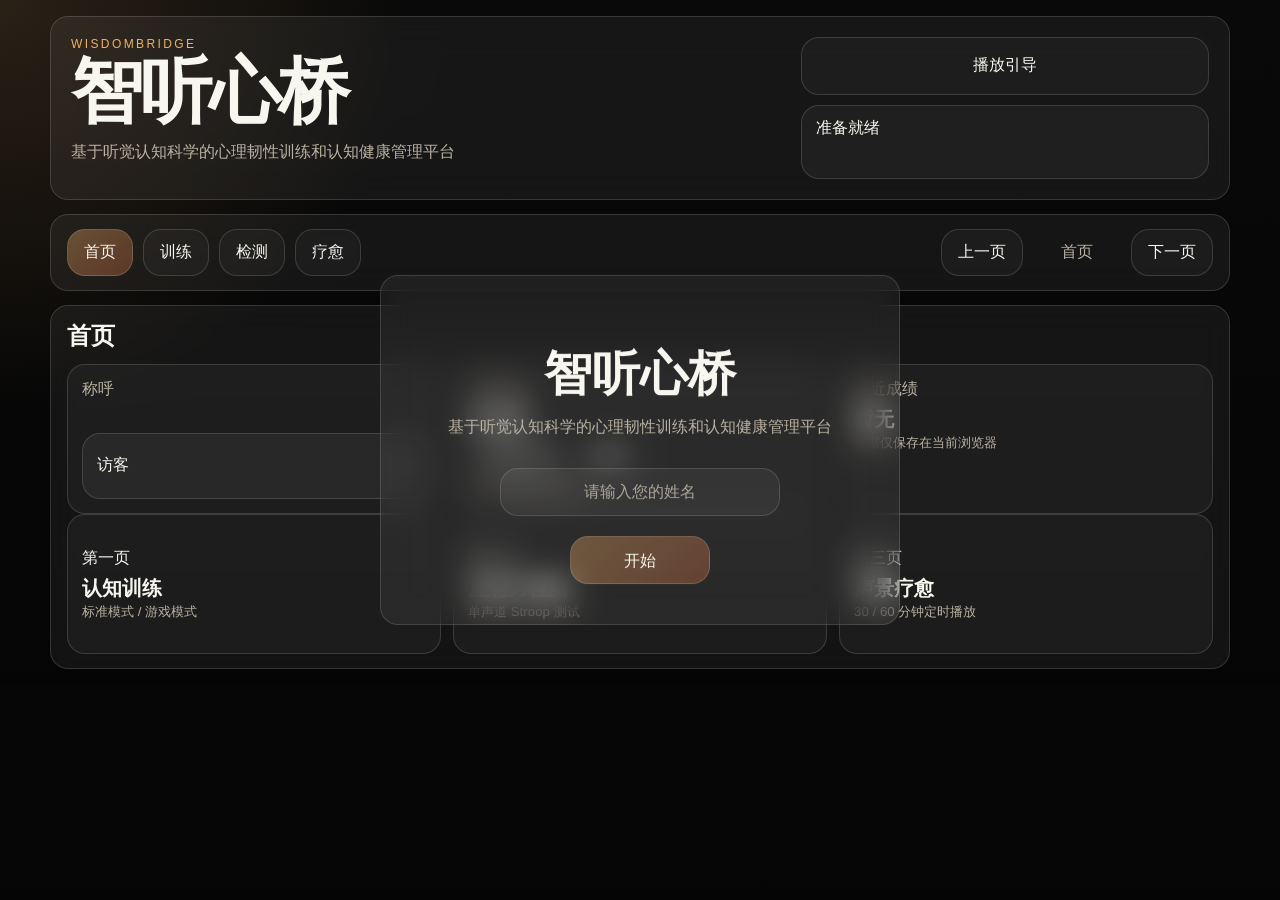
==== index.html @ 491ec231 "Add files via upload" ====
<!doctype html>
<html lang="zh-CN">
<head>
    <meta charset="UTF-8" />
    <meta name="viewport" content="width=device-width, initial-scale=1.0" />
    <title>智听心桥</title>
    <link rel="stylesheet" href="./style.css" />
</head>
<body>
    
    <div class="name-modal" id="nameModal">
        <h1>智听心桥</h1>
        <p class="subtle">基于听觉认知科学的心理韧性训练和认知健康管理平台</p>
        <input type="text" id="nameInput" placeholder="请输入您的姓名">
        <br>
        <button id="startBtn">开始</button>
    </div>

    <div class="app">
        <header class="hero">
            <div>
                <p class="eyebrow">wisdombridge</p>
                <h1>智听心桥</h1>
                <p class="subtle">基于听觉认知科学的心理韧性训练和认知健康管理平台</p>
            </div>
            <div class="hero-actions">
                <button id="playIntro" class="ghost">播放引导</button>
                <div id="notice" class="notice" aria-live="polite">准备就绪</div>
            </div>
        </header>

        <div class="page-bar">
            <nav class="nav" aria-label="页面导航">
                <button data-screen="home" class="nav-btn">首页</button>
                <button data-screen="training" class="nav-btn">训练</button>
                <button data-screen="assessment" class="nav-btn">检测</button>
                <button data-screen="healing" class="nav-btn">疗愈</button>
            </nav>
            <div class="page-actions">
                <button id="prevScreen" class="ghost">上一页</button>
                <span id="screenTitle" class="screen-title">首页</span>
                <button id="nextScreen" class="ghost">下一页</button>
            </div>
        </div>

        <main class="screen-stack">
            <section id="screen-home" class="screen active">
                <div class="panel">
                    <div class="panel-title">
                        <h2>首页</h2>
                    </div>
                    <div class="grid three">
                        <label class="card field">
                            <span>称呼</span>
                            <input id="nicknameInput" type="text" maxlength="20" />
                        </label>
                        <div class="card">
                            <span>节奏签名</span>
                            <strong id="tapSignatureLabel">未记录</strong>
                            <div class="row">
                                <button id="storeTap">记录三击</button>
                                <button id="verifyTap" class="ghost">校验</button>
                            </div>
                            <small id="tapNotice">可作为匿名识别方式</small>
                        </div>
                        <div class="card">
                            <span>最近成绩</span>
                            <strong id="latestGrade">暂无</strong>
                            <small>数据仅保存在当前浏览器</small>
                        </div>
                    </div>
                    <div class="grid three">
                        <button class="entry-card" data-screen="training">
                            <span>第一页</span>
                            <strong>认知训练</strong>
                            <small>标准模式 / 游戏模式</small>
                        </button>
                        <button class="entry-card" data-screen="assessment">
                            <span>第二页</span>
                            <strong>注意力检测</strong>
                            <small>单声道 Stroop 测试</small>
                        </button>
                        <button class="entry-card" data-screen="healing">
                            <span>第三页</span>
                            <strong>声景疗愈</strong>
                            <small>30 / 60 分钟定时播放</small>
                        </button>
                    </div>
                </div>
            </section>

            <section id="screen-training" class="screen">
                <div class="panel">
                    <div class="panel-title">
                        <h2>认知训练</h2>
                        <div class="row">
                            <button id="startTrainingStandard">标准训练</button>
                            <button id="startTrainingGame" class="accent">游戏训练</button>
                        </div>
                    </div>
                    <div class="grid two">
                        <div class="card">
                            <span>文字引导</span>
                            <p id="trainingGuideText">听到“滴”声后作答。只判断粗声或细声。</p>
                            <small>键盘：↑ 粗声，↓ 细声；触摸：点击下方两个大按钮</small>
                        </div>
                        <div class="card">
                            <span>状态</span>
                            <strong id="trainingStatus">待开始</strong>
                            <small id="trainingProgress">0 / 8</small>
                        </div>
                    </div>
                    <div class="answer-pad">
                        <button id="answerThickTraining" class="answer" aria-label="选项一">
                            <span id="trainingAnswerALabel">粗声</span>
                            <small>键盘 ↑ / 触摸左键</small>
                        </button>
                        <button id="answerThinTraining" class="answer" aria-label="选项二">
                            <span id="trainingAnswerBLabel">细声</span>
                            <small>键盘 ↓ / 触摸右键</small>
                        </button>
                    </div>
                    <div id="trainingMetrics" class="grid four"></div>
                </div>
            </section>

            <section id="screen-assessment" class="screen">
                <div class="panel">
                    <div class="panel-title">
                        <h2>注意力检测</h2>
                        <div class="row">
                            <button id="startAssessmentStandard">正式测评</button>
                            <button id="startAssessmentGame" class="ghost">游戏化测评</button>
                        </div>
                    </div>
                    <div class="grid four">
                        <label class="card field">
                            <span>焦虑</span>
                            <input id="anxietyRange" type="range" min="1" max="5" />
                            <strong id="anxietyValue"></strong>
                        </label>
                        <label class="card field">
                            <span>睡眠</span>
                            <input id="sleepRange" type="range" min="1" max="5" />
                            <strong id="sleepValue"></strong>
                        </label>
                        <label class="card field">
                            <span>切换</span>
                            <input id="attentionRange" type="range" min="1" max="5" />
                            <strong id="attentionValue"></strong>
                        </label>
                        <label class="card field">
                            <span>偏好</span>
                            <select id="colorPreference"></select>
                            <strong id="colorValue"></strong>
                        </label>
                    </div>
                    <div class="grid two">
                        <div class="card">
                            <span>文字引导</span>
                            <p id="assessmentGuideText">请听到“滴”声后开始作答。忽略词语意义，只判断音色是粗还是细。</p>
                            <small>适用于没有耳机的现场演示，旁观者可直接看本栏说明。</small>
                        </div>
                        <div class="card">
                            <span>状态</span>
                            <strong id="assessmentStatus">待开始</strong>
                            <small id="assessmentProgress">0 / 12</small>
                        </div>
                    </div>
                    <div class="answer-pad">
                        <button id="answerThickAssessment" class="answer" aria-label="选项一">
                            <span>粗声</span>
                            <small>键盘 ↑ / 触摸左键</small>
                        </button>
                        <button id="answerThinAssessment" class="answer" aria-label="选项二">
                            <span>细声</span>
                            <small>键盘 ↓ / 触摸右键</small>
                        </button>
                    </div>
                    <div class="grid report">
                        <div class="card report-card">
                            <span>报告</span>
                            <h3 id="reportHeadline">暂无</h3>
                            <p id="reportLayer">完成检测后生成</p>
                            <div class="row">
                                <button id="prevLayer" class="ghost">上一层</button>
                                <button id="nextLayer" class="ghost">下一层</button>
                                <button id="speakReport" class="accent">播报报告</button>
                            </div>
                        </div>
                        <div class="card">
                            <span>历史轨迹</span>
                            <svg id="trendChart" viewBox="0 0 300 140" aria-label="趋势图">
                                <path d="M20 20 V120 H280" class="axis"></path>
                                <polyline id="trendLine" class="trend-line"></polyline>
                            </svg>
                            <div id="historyList" class="history"></div>
                        </div>
                    </div>
                </div>
            </section>

            <section id="screen-healing" class="screen">
                <div class="panel">
                    <div class="panel-title">
                        <h2>声景疗愈</h2>
                        <div class="row">
                            <button id="startHealing30">30 分钟</button>
                            <button id="startHealing60">60 分钟</button>
                            <button id="startHealing5" class="ghost">5 分钟演示</button>
                        </div>
                    </div>
                    <div id="planList" class="grid three"></div>
                    <div class="row">
                        <button id="stopHealing" class="ghost">停止疗愈</button>
                    </div>
                </div>
            </section>
        </main>
    </div>

    <div id="healingOverlay" class="overlay hidden" role="dialog" aria-modal="true">
        <div class="overlay-card">
            <div class="orb"></div>
            <p class="eyebrow">声景进行中</p>
            <h3 id="overlayTitle"></h3>
            <p id="overlaySubtitle"></p>
            <strong id="overlayCountdown">00:00</strong>
            <div class="row centered">
                <button id="overlayStop">停止</button>
                <button id="overlayBack" class="ghost">返回检测页</button>
            </div>
        </div>
    </div>

    <audio id="welcomeAudio" src="audio/welcome.mp3" preload="auto"></audio>

    <script src="./app.js"></script>
</body>
</html>
---- style.css ----
:root {
  color-scheme: dark;
  --panel: rgba(255, 255, 255, 0.06);
  --line: rgba(255, 255, 255, 0.14);
  --text: #f7f6ef;
  --muted: #bbb3a3;
  --accent: #f0b164;
}

* {
  box-sizing: border-box;
}

html,
body {
  margin: 0;
  min-height: 100%;
  background:
    radial-gradient(circle at top left, rgba(240, 177, 100, 0.14), transparent 28%),
    linear-gradient(180deg, #090909 0%, #050505 100%);
  color: var(--text);
  font-family: "Noto Sans SC", "Microsoft YaHei", sans-serif;
}

body {
  padding: 16px;
}

button,
input,
select {
  font: inherit;
  border: 1px solid var(--line);
  background: rgba(255, 255, 255, 0.05);
  color: var(--text);
  border-radius: 18px;
}

button {
  cursor: pointer;
  padding: 12px 16px;
}

input,
select {
  width: 100%;
  padding: 12px 14px;
}

button:hover {
  border-color: rgba(240, 177, 100, 0.5);
}

button:focus-visible,
input:focus-visible,
select:focus-visible {
  outline: 2px solid rgba(240, 177, 100, 0.85);
  outline-offset: 3px;
}

.app {
  width: min(1180px, 100%);
  margin: 0 auto;
}

.hero,
.panel,
.page-bar {
  border: 1px solid var(--line);
  background: var(--panel);
  backdrop-filter: blur(16px);
  border-radius: 18px;
}

.hero {
  display: grid;
  grid-template-columns: minmax(0, 1.4fr) minmax(280px, 0.8fr);
  gap: 16px;
  padding: 20px;
  margin-bottom: 14px;
}

.hero h1,
.panel h2,
.panel h3,
.panel p {
  margin: 0;
}

.hero h1 {
  font-size: clamp(40px, 8vw, 72px);
  line-height: 0.96;
  letter-spacing: -0.04em;
}

.eyebrow {
  margin: 0 0 6px;
  color: var(--accent);
  letter-spacing: 0.2em;
  text-transform: uppercase;
  font-size: 12px;
}

.subtle,
small,
.card span,
.tag {
  color: var(--muted);
}

.hero-actions {
  display: grid;
  gap: 10px;
}

.notice {
  min-height: 64px;
  padding: 12px 14px;
  border: 1px solid var(--line);
  background: rgba(255, 255, 255, 0.04);
  border-radius: 18px;
}

.page-bar,
.panel {
  padding: 14px 16px;
}

.page-bar {
  display: flex;
  align-items: center;
  justify-content: space-between;
  gap: 12px;
  margin-bottom: 14px;
}

.nav,
.row,
.page-actions {
  display: flex;
  gap: 10px;
  flex-wrap: wrap;
  align-items: center;
}

.nav button,
.ghost {
  background: rgba(255, 255, 255, 0.03);
}

.nav button.active,
.accent {
  background: linear-gradient(135deg, rgba(240, 177, 100, 0.34), rgba(255, 132, 84, 0.28));
}

.screen-title {
  min-width: 88px;
  text-align: center;
  color: var(--muted);
}

.screen-stack {
  position: relative;
}

.screen {
  display: none;
}

.screen.active {
  display: block;
}

.panel-title {
  display: flex;
  align-items: start;
  justify-content: space-between;
  gap: 12px;
  margin-bottom: 12px;
}

.grid {
  display: grid;
  gap: 12px;
}

.two {
  grid-template-columns: repeat(2, minmax(0, 1fr));
}

.three {
  grid-template-columns: repeat(3, minmax(0, 1fr));
}

.four {
  grid-template-columns: repeat(4, minmax(0, 1fr));
}

.report {
  grid-template-columns: minmax(0, 1.2fr) minmax(280px, 0.8fr);
}

.card,
.entry-card {
  border: 1px solid var(--line);
  background: rgba(255, 255, 255, 0.04);
  padding: 14px;
  border-radius: 18px;
}

.card strong,
.entry-card strong {
  display: block;
  margin-top: 6px;
  font-size: 20px;
}

.field {
  display: grid;
  gap: 10px;
}

.entry-card {
  text-align: left;
  min-height: 140px;
}

.answer-pad {
  display: grid;
  grid-template-columns: repeat(2, minmax(0, 1fr));
  gap: 12px;
  margin: 12px 0;
}

.answer {
  min-height: 140px;
  text-align: left;
  display: flex;
  flex-direction: column;
  justify-content: space-between;
}

.answer span {
  font-size: clamp(36px, 6vw, 60px);
  font-weight: 800;
  line-height: 1;
}

.answer.active {
  border-color: rgba(240, 177, 100, 0.65);
  box-shadow: 0 0 0 1px rgba(240, 177, 100, 0.24);
}

.tag {
  display: inline-flex;
  align-items: center;
  padding: 8px 12px;
  border: 1px solid var(--line);
  border-radius: 18px;
}

.history {
  display: grid;
  gap: 8px;
  margin-top: 10px;
}

.history button {
  width: 100%;
  text-align: left;
}

.history .active-item,
.plan-item.active-item {
  border-color: rgba(240, 177, 100, 0.6);
}

#trendChart {
  width: 100%;
  height: auto;
}

.axis {
  fill: none;
  stroke: rgba(255, 255, 255, 0.18);
  stroke-width: 1.5;
}

.trend-line {
  fill: none;
  stroke: var(--accent);
  stroke-width: 3;
  stroke-linecap: round;
  stroke-linejoin: round;
}

.overlay {
  position: fixed;
  inset: 0;
  display: grid;
  place-items: center;
  background: rgba(0, 0, 0, 0.96);
}

.hidden {
  display: none;
}

.overlay-card {
  width: min(520px, calc(100vw - 32px));
  text-align: center;
}

.overlay-card h3,
.overlay-card p {
  margin: 0 0 10px;
}

.overlay-card strong {
  display: block;
  font-size: clamp(44px, 9vw, 76px);
  letter-spacing: 0.08em;
  margin: 8px 0 14px;
}

.centered {
  justify-content: center;
}

.orb {
  width: 150px;
  height: 150px;
  margin: 0 auto 16px;
  border-radius: 50%;
  background: radial-gradient(circle, rgba(240, 177, 100, 0.44), rgba(255, 132, 84, 0.02));
  box-shadow: 0 0 120px rgba(240, 177, 100, 0.34);
  animation: breathe 5s ease-in-out infinite;
}

@keyframes breathe {
  0%,
  100% {
    transform: scale(0.84);
    opacity: 0.6;
  }

  50% {
    transform: scale(1.06);
    opacity: 1;
  }
}

@media (max-width: 900px) {
  .hero,
  .page-bar,
  .two,
  .three,
  .four,
  .report {
    grid-template-columns: 1fr;
  }

  .hero,
  .page-bar,
  .panel-title {
    display: grid;
  }

  .page-actions {
    justify-content: flex-start;
  }
}

@media (max-width: 640px) {
  body {
    padding: 10px;
  }

  .hero,
  .panel,
  .page-bar {
    padding: 14px;
  }

  .answer-pad {
    grid-template-columns: 1fr;
  }
}
/* 原有样式保持不变，新增以下内容 */
/* 姓名输入弹窗样式（适配主风格） */
.name-modal {
    position: fixed;
    top: 50%;
    left: 50%;
    transform: translate(-50%, -50%);
    z-index: 9999; /* 确保弹窗在最上层 */
    background: var(--panel);
    border: 1px solid var(--line);
    backdrop-filter: blur(16px);
    padding: 40px 60px;
    text-align: center;
    border-radius: 18px;
    width: min(520px, calc(100vw - 32px));
}

.name-modal h1 {
    font-size: clamp(32px, 6vw, 48px);
    margin-bottom: 12px;
    color: var(--text);
    line-height: 1.1;
}

.name-modal .subtle {
    font-size: 16px;
    margin-bottom: 30px;
    color: var(--muted);
}

#nameInput {
    width: 100%;
    max-width: 280px;
    height: 48px;
    line-height: 48px;
    text-align: center;
    font-size: 16px;
    border: 1px solid var(--line);
    background: rgba(255, 255, 255, 0.05);
    color: var(--text);
    border-radius: 18px;
    margin-bottom: 20px;
    outline: none;
    padding: 0 16px;
}

#nameInput::placeholder {
    color: var(--muted);
    opacity: 0.9;
}

#startBtn {
    width: 140px;
    height: 48px;
    line-height: 48px;
    font-size: 16px;
    border: 1px solid var(--line);
    background: linear-gradient(135deg, rgba(240, 177, 100, 0.34), rgba(255, 132, 84, 0.28));
    color: var(--text);
    border-radius: 18px;
    cursor: pointer;
    padding: 0;
}

#startBtn:hover {
    border-color: rgba(240, 177, 100, 0.5);
}

/* 隐藏弹窗的类（复用已有样式） */
.name-modal.hidden {
    display: none;
}

/* 响应式适配 */
@media (max-width: 640px) {
    .name-modal {
        padding: 30px 20px;
    }
    
    #nameInput {
        max-width: 100%;
    }
}

/* 确保弹窗隐藏逻辑生效 
.hidden {
  display: none !important;
}
/* 可选：优化弹窗样式，避免遮挡 
.name-modal {
  position: fixed;
  top: 0;
  left: 0;
  width: 100vw;
  height: 100vh;
  background: white;
  display: flex;
  flex-direction: column;
  justify-content: center;
  align-items: center;
  z-index: 9999;
  gap: 16px;
  padding: 20px;
}
.name-modal input, .name-modal button {
  padding: 8px 16px;
  font-size: 16px;
  min-width: 200px;
}*/
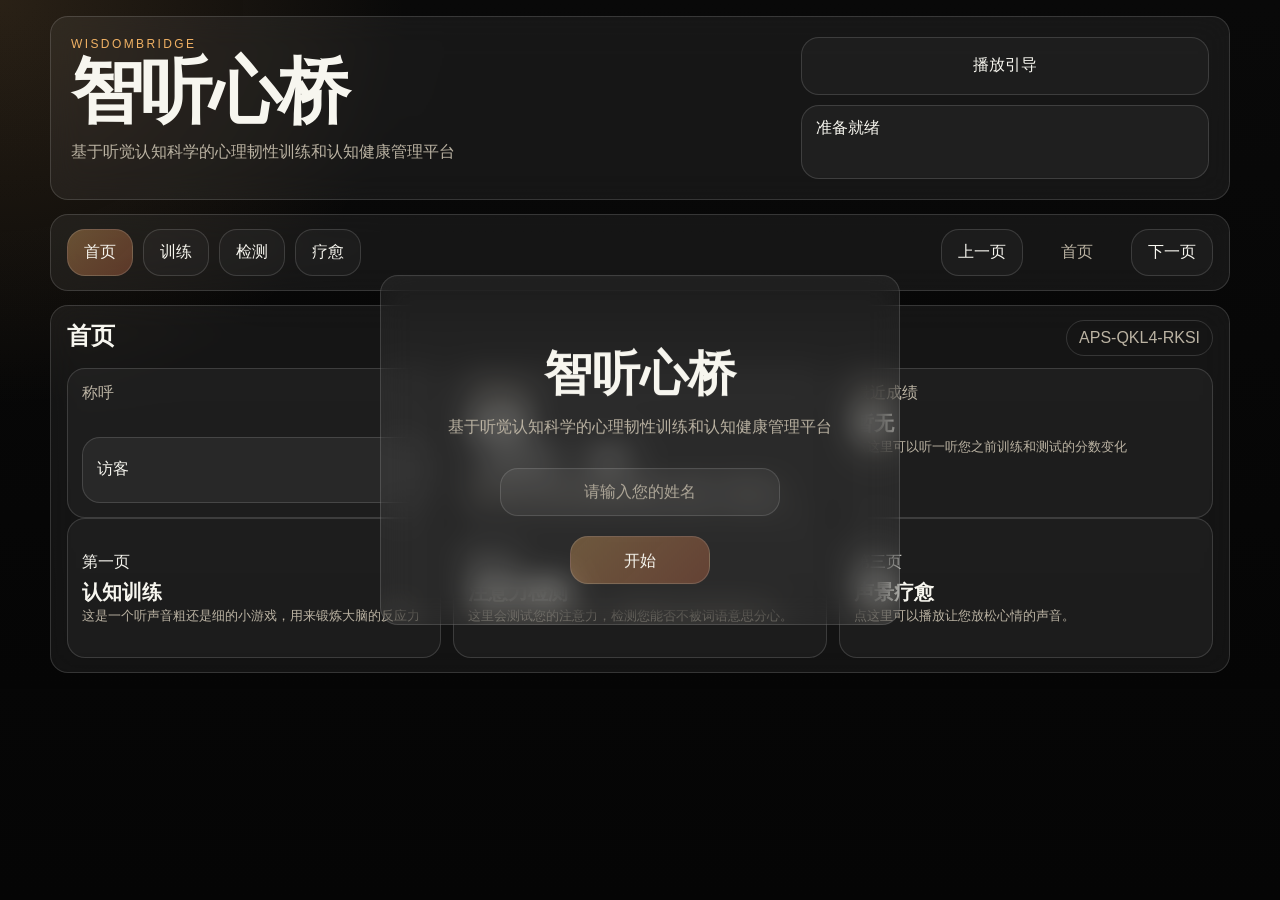
==== commit 4acc71dc: "Fix HTML structure and remove duplicate content 与比赛源代码没区别" ====
--- a/index.html
+++ b/index.html
@@ -31,10 +31,10 @@
 
         <div class="page-bar">
             <nav class="nav" aria-label="页面导航">
-                <button data-screen="home" class="nav-btn">首页</button>
-                <button data-screen="training" class="nav-btn">训练</button>
-                <button data-screen="assessment" class="nav-btn">检测</button>
-                <button data-screen="healing" class="nav-btn">疗愈</button>
+                <button data-screen="home" class="nav-btn" id="home1">首页</button>
+                <button data-screen="training" class="nav-btn" id="training1">训练</button>
+                <button data-screen="assessment" class="nav-btn" id="assessment1">检测</button>
+                <button data-screen="healing" class="nav-btn" id="healing1">疗愈</button>
             </nav>
             <div class="page-actions">
                 <button id="prevScreen" class="ghost">上一页</button>
@@ -48,6 +48,7 @@
                 <div class="panel">
                     <div class="panel-title">
                         <h2>首页</h2>
+                        <span id="deviceId" class="tag"></span>
                     </div>
                     <div class="grid three">
                         <label class="card field">
@@ -61,29 +62,29 @@
                                 <button id="storeTap">记录三击</button>
                                 <button id="verifyTap" class="ghost">校验</button>
                             </div>
-                            <small id="tapNotice">可作为匿名识别方式</small>
+                            <small id="tapNotice">这里会记录下您自己独特的节奏感，就像一个声音名片。</small>
                         </div>
                         <div class="card">
                             <span>最近成绩</span>
                             <strong id="latestGrade">暂无</strong>
-                            <small>数据仅保存在当前浏览器</small>
+                            <small>点这里可以听一听您之前训练和测试的分数变化</small>
                         </div>
                     </div>
                     <div class="grid three">
                         <button class="entry-card" data-screen="training">
                             <span>第一页</span>
                             <strong>认知训练</strong>
-                            <small>标准模式 / 游戏模式</small>
+                            <small>这是一个听声音粗还是细的小游戏，用来锻炼大脑的反应力</small>
                         </button>
                         <button class="entry-card" data-screen="assessment">
                             <span>第二页</span>
                             <strong>注意力检测</strong>
-                            <small>单声道 Stroop 测试</small>
+                            <small>这里会测试您的注意力，检测您能否不被词语意思分心。</small>
                         </button>
                         <button class="entry-card" data-screen="healing">
                             <span>第三页</span>
                             <strong>声景疗愈</strong>
-                            <small>30 / 60 分钟定时播放</small>
+                            <small>点这里可以播放让您放松心情的声音。</small>
                         </button>
                     </div>
                 </div>
@@ -94,6 +95,7 @@
                     <div class="panel-title">
                         <h2>认知训练</h2>
                         <div class="row">
+                            <button id="starttestStandard">练习</button>
                             <button id="startTrainingStandard">标准训练</button>
                             <button id="startTrainingGame" class="accent">游戏训练</button>
                         </div>
@@ -129,6 +131,7 @@
                     <div class="panel-title">
                         <h2>注意力检测</h2>
                         <div class="row">
+                            <button id="startAssessment-testStandard">练习</button>
                             <button id="startAssessmentStandard">正式测评</button>
                             <button id="startAssessmentGame" class="ghost">游戏化测评</button>
                         </div>
@@ -144,11 +147,7 @@
                             <input id="sleepRange" type="range" min="1" max="5" />
                             <strong id="sleepValue"></strong>
                         </label>
-                        <label class="card field">
-                            <span>切换</span>
-                            <input id="attentionRange" type="range" min="1" max="5" />
-                            <strong id="attentionValue"></strong>
-                        </label>
+                      
                         <label class="card field">
                             <span>偏好</span>
                             <select id="colorPreference"></select>
@@ -233,8 +232,7 @@
         </div>
     </div>
 
-    <audio id="welcomeAudio" src="audio/welcome.mp3" preload="auto"></audio>
-
+    
     <script src="./app.js"></script>
 </body>
-</html>+</html>
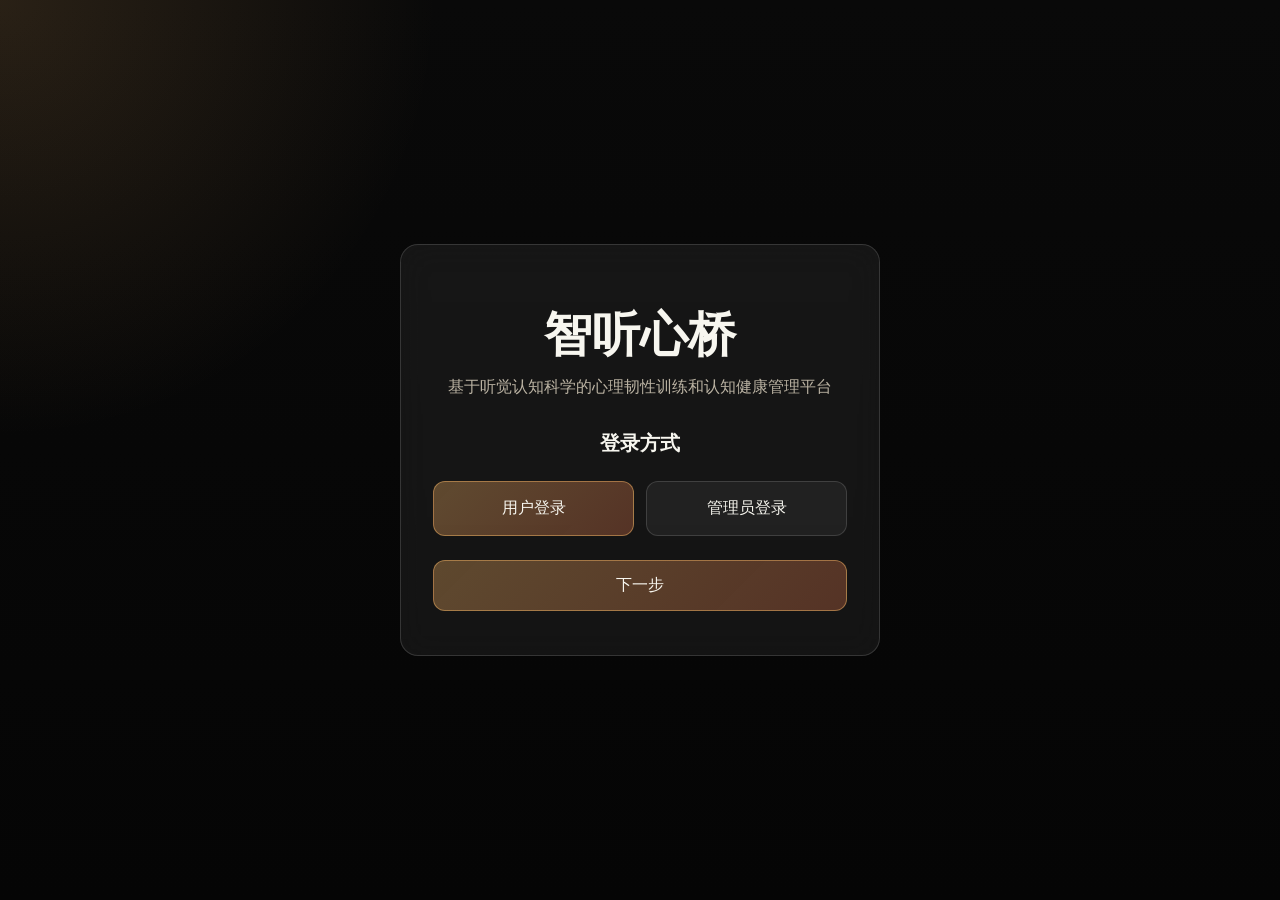
==== commit 3f917b74: "Add files via upload 假如后台管理与管理员界面" ====
--- a/index.html
+++ b/index.html
@@ -8,12 +8,88 @@
 </head>
 <body>
     
-    <div class="name-modal" id="nameModal">
-        <h1>智听心桥</h1>
-        <p class="subtle">基于听觉认知科学的心理韧性训练和认知健康管理平台</p>
-        <input type="text" id="nameInput" placeholder="请输入您的姓名">
-        <br>
-        <button id="startBtn">开始</button>
+    <div id="loginModal" class="login-modal">
+        <div class="login-container">
+            <div class="login-header">
+                <h1>智听心桥</h1>
+                <p class="subtle">基于听觉认知科学的心理韧性训练和认知健康管理平台</p>
+            </div>
+            
+            <div id="loginStep1" class="login-step active">
+                <h2>登录方式</h2>
+                <div class="role-selector">
+                    <button id="userLoginBtn" class="role-btn active">用户登录</button>
+                    <button id="adminLoginBtn" class="role-btn">管理员登录</button>
+                </div>
+                <button id="nextToStep2" class="primary-btn">下一步</button>
+            </div>
+            
+            <div id="loginStep2" class="login-step">
+                <h2>用户注册/登录</h2>
+                <label class="form-field">
+                    <span>手机号</span>
+                    <div class="input-group">
+                        <input id="phoneInput" type="tel" placeholder="请输入手机号" maxlength="11">
+                        <button id="voiceInputBtn" class="voice-btn" title="语音输入">
+                            <svg viewBox="0 0 24 24" fill="none" stroke="currentColor" stroke-width="2">
+                                <path d="M12 19c-2 0-4-1-5-3v-4H6L4 20h12l-2-7h-1v4c-1 2-3 3-5 3z"/>
+                                <path d="M9 9l2 2 4-4"/>
+                            </svg>
+                        </button>
+                    </div>
+                </label>
+                <label class="form-field">
+                    <span>验证码</span>
+                    <div class="input-group">
+                        <input id="codeInput" type="text" placeholder="请输入验证码" maxlength="6">
+                        <button id="sendCodeBtn" class="ghost">获取验证码</button>
+                    </div>
+                </label>
+                <div class="privacy-agreement">
+                    <label class="checkbox-label">
+                        <input id="privacyAgree" type="checkbox">
+                        <span>我已阅读并同意</span>
+                        <a href="#" id="privacyLink">《隐私协议》</a>
+                    </label>
+                    <label class="checkbox-label">
+                        <input id="researchAgree" type="checkbox">
+                        <span>同意将我的测试数据用于科研目的（匿名化处理）</span>
+                    </label>
+                </div>
+                <button id="submitLogin" class="primary-btn">登录/注册</button>
+                <button id="backToStep1" class="ghost">返回</button>
+            </div>
+            
+            <div id="loginStep3" class="login-step">
+                <h2>管理员登录</h2>
+                <label class="form-field">
+                    <span>管理员账号</span>
+                    <input id="adminUsername" type="text" placeholder="请输入管理员账号">
+                </label>
+                <label class="form-field">
+                    <span>管理员密码</span>
+                    <input id="adminPassword" type="password" placeholder="请输入管理员密码">
+                </label>
+                <button id="submitAdminLogin" class="primary-btn">登录</button>
+                <button id="backToStep1FromAdmin" class="ghost">返回</button>
+            </div>
+        </div>
+        
+        <div id="privacyModal" class="privacy-modal hidden">
+            <div class="privacy-content">
+                <h3>隐私协议</h3>
+                <div class="privacy-text">
+                    <p>智听心桥重视您的隐私保护。我们承诺：</p>
+                    <ol>
+                        <li>您的个人信息将被严格保密，不会泄露给第三方</li>
+                        <li>测试数据将进行匿名化处理后存储</li>
+                        <li>您可以随时选择退出数据收集</li>
+                        <li>若您同意用于科研，数据将仅用于学术研究目的</li>
+                    </ol>
+                </div>
+                <button id="closePrivacyModal" class="primary-btn">我已知晓</button>
+            </div>
+        </div>
     </div>
 
     <div class="app">
@@ -26,6 +102,7 @@
             <div class="hero-actions">
                 <button id="playIntro" class="ghost">播放引导</button>
                 <div id="notice" class="notice" aria-live="polite">准备就绪</div>
+                <button id="logoutBtn" class="ghost logout-btn">退出登录</button>
             </div>
         </header>
 
@@ -35,6 +112,7 @@
                 <button data-screen="training" class="nav-btn" id="training1">训练</button>
                 <button data-screen="assessment" class="nav-btn" id="assessment1">检测</button>
                 <button data-screen="healing" class="nav-btn" id="healing1">疗愈</button>
+                <button data-screen="admin" class="nav-btn admin-nav" id="admin1" style="display:none">后台管理</button>
             </nav>
             <div class="page-actions">
                 <button id="prevScreen" class="ghost">上一页</button>
@@ -215,6 +293,51 @@
                     </div>
                 </div>
             </section>
+
+            <section id="screen-admin" class="screen">
+                <div class="panel">
+                    <div class="panel-title">
+                        <h2>后台管理</h2>
+                        <div class="row">
+                            <button id="refreshAdminData" class="ghost">刷新数据</button>
+                        </div>
+                    </div>
+                    
+                    <div class="grid four admin-stats">
+                        <div class="stat-card">
+                            <span class="stat-label">总用户数</span>
+                            <strong id="adminTotalUsers">0</strong>
+                        </div>
+                        <div class="stat-card">
+                            <span class="stat-label">活跃用户</span>
+                            <strong id="adminActiveUsers">0</strong>
+                        </div>
+                        <div class="stat-card">
+                            <span class="stat-label">总测试次数</span>
+                            <strong id="adminTotalTests">0</strong>
+                        </div>
+                        <div class="stat-card">
+                            <span class="stat-label">平均得分</span>
+                            <strong id="adminAvgScore">0</strong>
+                        </div>
+                    </div>
+                    
+                    <div class="grid two">
+                        <div class="card">
+                            <h3>用户列表</h3>
+                            <div id="adminUserList" class="admin-list">
+                                <p class="empty-text">暂无数据</p>
+                            </div>
+                        </div>
+                        <div class="card">
+                            <h3>用户测试详情</h3>
+                            <div id="adminUserDetail" class="admin-detail">
+                                <p class="empty-text">请选择用户查看详情</p>
+                            </div>
+                        </div>
+                    </div>
+                </div>
+            </section>
         </main>
     </div>
 
--- a/style.css
+++ b/style.css
@@ -470,28 +470,370 @@
     }
 }
 
-/* 确保弹窗隐藏逻辑生效 
-.hidden {
-  display: none !important;
-}
-/* 可选：优化弹窗样式，避免遮挡 
-.name-modal {
-  position: fixed;
-  top: 0;
-  left: 0;
-  width: 100vw;
-  height: 100vh;
-  background: white;
-  display: flex;
-  flex-direction: column;
-  justify-content: center;
-  align-items: center;
-  z-index: 9999;
-  gap: 16px;
-  padding: 20px;
-}
-.name-modal input, .name-modal button {
-  padding: 8px 16px;
-  font-size: 16px;
-  min-width: 200px;
-}*/+/* 登录页面样式 */
+.login-modal {
+    position: fixed;
+    inset: 0;
+    z-index: 9999;
+    background: 
+        radial-gradient(circle at top left, rgba(240, 177, 100, 0.14), transparent 28%),
+        linear-gradient(180deg, #090909 0%, #050505 100%);
+    display: flex;
+    flex-direction: column;
+    justify-content: center;
+    align-items: center;
+    padding: 20px;
+}
+
+.login-modal.hidden {
+    display: none;
+}
+
+.login-container {
+    width: min(480px, 100%);
+    border: 1px solid var(--line);
+    background: var(--panel);
+    backdrop-filter: blur(16px);
+    border-radius: 18px;
+    padding: 32px;
+}
+
+.login-header {
+    text-align: center;
+    margin-bottom: 32px;
+}
+
+.login-header h1 {
+    font-size: clamp(32px, 6vw, 48px);
+    margin-bottom: 8px;
+    line-height: 1.1;
+}
+
+.login-step {
+    display: none;
+}
+
+.login-step.active {
+    display: block;
+}
+
+.login-step h2 {
+    font-size: 20px;
+    margin-bottom: 24px;
+    text-align: center;
+}
+
+.role-selector {
+    display: flex;
+    gap: 12px;
+    margin-bottom: 24px;
+}
+
+.role-btn {
+    flex: 1;
+    padding: 16px;
+    font-size: 16px;
+    border-radius: 12px;
+    background: rgba(255, 255, 255, 0.05);
+    border: 1px solid var(--line);
+    transition: all 0.3s;
+}
+
+.role-btn.active {
+    background: linear-gradient(135deg, rgba(240, 177, 100, 0.34), rgba(255, 132, 84, 0.28));
+    border-color: rgba(240, 177, 100, 0.5);
+}
+
+.form-field {
+    margin-bottom: 16px;
+}
+
+.form-field span {
+    display: block;
+    margin-bottom: 8px;
+    color: var(--muted);
+}
+
+.input-group {
+    display: flex;
+    gap: 8px;
+}
+
+.input-group input {
+    flex: 1;
+}
+
+.voice-btn {
+    width: 48px;
+    height: 48px;
+    border-radius: 12px;
+    display: flex;
+    align-items: center;
+    justify-content: center;
+    padding: 0;
+}
+
+.voice-btn svg {
+    width: 20px;
+    height: 20px;
+}
+
+.voice-btn.recording {
+    background: linear-gradient(135deg, rgba(240, 177, 100, 0.34), rgba(255, 132, 84, 0.28));
+    animation: pulse 1s ease-in-out infinite;
+}
+
+@keyframes pulse {
+    0%, 100% { transform: scale(1); }
+    50% { transform: scale(1.05); }
+}
+
+.privacy-agreement {
+    margin: 16px 0;
+}
+
+.checkbox-label {
+    display: flex;
+    align-items: flex-start;
+    gap: 8px;
+    margin-bottom: 12px;
+    font-size: 14px;
+    color: var(--muted);
+}
+
+.checkbox-label input[type="checkbox"] {
+    width: 18px;
+    height: 18px;
+    margin-top: 2px;
+    flex-shrink: 0;
+}
+
+.checkbox-label a {
+    color: var(--accent);
+    text-decoration: underline;
+}
+
+.primary-btn {
+    width: 100%;
+    padding: 14px;
+    font-size: 16px;
+    background: linear-gradient(135deg, rgba(240, 177, 100, 0.34), rgba(255, 132, 84, 0.28));
+    border: 1px solid rgba(240, 177, 100, 0.5);
+    border-radius: 12px;
+    margin-bottom: 12px;
+}
+
+.privacy-modal {
+    position: fixed;
+    inset: 0;
+    z-index: 10000;
+    background: rgba(0, 0, 0, 0.9);
+    display: flex;
+    align-items: center;
+    justify-content: center;
+    padding: 20px;
+}
+
+.privacy-modal.hidden {
+    display: none;
+}
+
+.privacy-content {
+    width: min(480px, 100%);
+    border: 1px solid var(--line);
+    background: var(--panel);
+    backdrop-filter: blur(16px);
+    border-radius: 18px;
+    padding: 32px;
+}
+
+.privacy-content h3 {
+    font-size: 20px;
+    margin-bottom: 16px;
+}
+
+.privacy-text {
+    color: var(--muted);
+    line-height: 1.8;
+    margin-bottom: 24px;
+}
+
+.privacy-text ol {
+    padding-left: 20px;
+}
+
+.privacy-text li {
+    margin-bottom: 8px;
+}
+
+.logout-btn {
+    display: none;
+}
+
+.app:not(.hidden) .logout-btn {
+    display: inline-flex;
+}
+
+/* 后台管理页面样式 */
+.admin-stats {
+    margin-bottom: 16px;
+}
+
+.stat-card {
+    border: 1px solid var(--line);
+    background: rgba(255, 255, 255, 0.04);
+    padding: 16px;
+    border-radius: 12px;
+    text-align: center;
+}
+
+.stat-label {
+    display: block;
+    color: var(--muted);
+    font-size: 14px;
+    margin-bottom: 8px;
+}
+
+.stat-card strong {
+    font-size: 32px;
+    color: var(--accent);
+}
+
+.admin-list {
+    max-height: 400px;
+    overflow-y: auto;
+}
+
+.user-item {
+    width: 100%;
+    display: flex;
+    align-items: center;
+    gap: 12px;
+    padding: 12px;
+    border: 1px solid var(--line);
+    border-radius: 10px;
+    margin-bottom: 8px;
+    text-align: left;
+    transition: all 0.2s;
+}
+
+.user-item:hover {
+    border-color: rgba(240, 177, 100, 0.5);
+}
+
+.user-index {
+    width: 32px;
+    height: 32px;
+    display: flex;
+    align-items: center;
+    justify-content: center;
+    background: rgba(240, 177, 100, 0.15);
+    border-radius: 50%;
+    font-size: 12px;
+    color: var(--accent);
+}
+
+.user-info strong {
+    display: block;
+    font-size: 14px;
+}
+
+.user-info small {
+    font-size: 12px;
+}
+
+.admin-detail {
+    max-height: 400px;
+    overflow-y: auto;
+}
+
+.user-header {
+    margin-bottom: 16px;
+    padding-bottom: 12px;
+    border-bottom: 1px solid var(--line);
+}
+
+.user-header h4 {
+    margin: 0 0 4px;
+    font-size: 18px;
+}
+
+.history-list {
+    display: flex;
+    flex-direction: column;
+    gap: 12px;
+}
+
+.history-item {
+    border: 1px solid var(--line);
+    border-radius: 10px;
+    padding: 12px;
+}
+
+.history-date {
+    font-size: 12px;
+    color: var(--muted);
+    margin-bottom: 8px;
+}
+
+.history-score {
+    display: flex;
+    align-items: baseline;
+    gap: 8px;
+    margin-bottom: 8px;
+}
+
+.history-score strong {
+    font-size: 20px;
+    color: var(--accent);
+}
+
+.history-details {
+    display: flex;
+    gap: 16px;
+    margin-bottom: 8px;
+}
+
+.history-details small {
+    font-size: 12px;
+}
+
+.history-suggestion {
+    padding-top: 8px;
+    border-top: 1px solid rgba(255, 255, 255, 0.1);
+}
+
+.history-suggestion small {
+    font-size: 12px;
+    line-height: 1.5;
+}
+
+.empty-text {
+    color: var(--muted);
+    text-align: center;
+    padding: 20px;
+}
+
+/* 响应式适配 */
+@media (max-width: 640px) {
+    .login-container {
+        padding: 24px 16px;
+    }
+    
+    .role-selector {
+        flex-direction: column;
+    }
+    
+    .input-group {
+        flex-direction: column;
+    }
+    
+    .voice-btn {
+        width: 100%;
+    }
+    
+    .admin-stats,
+    .grid.two {
+        grid-template-columns: 1fr;
+    }
+}
